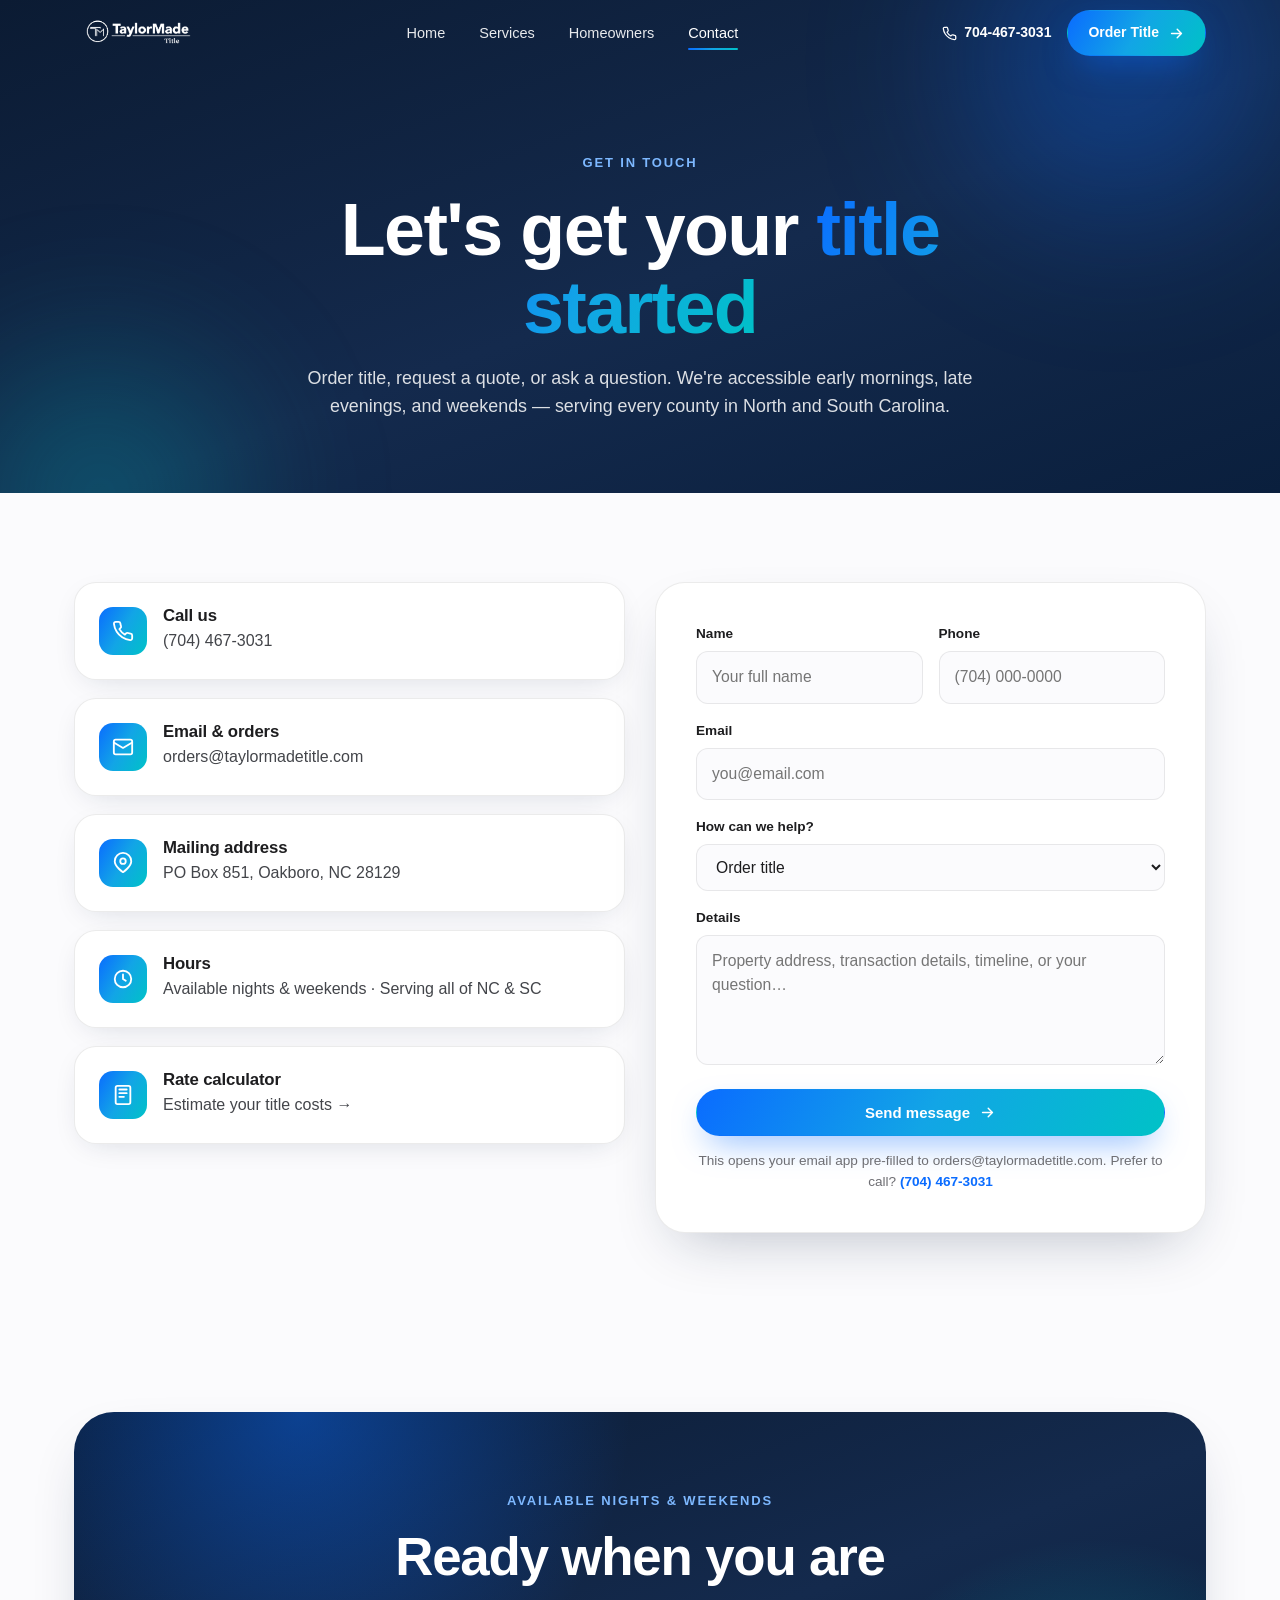
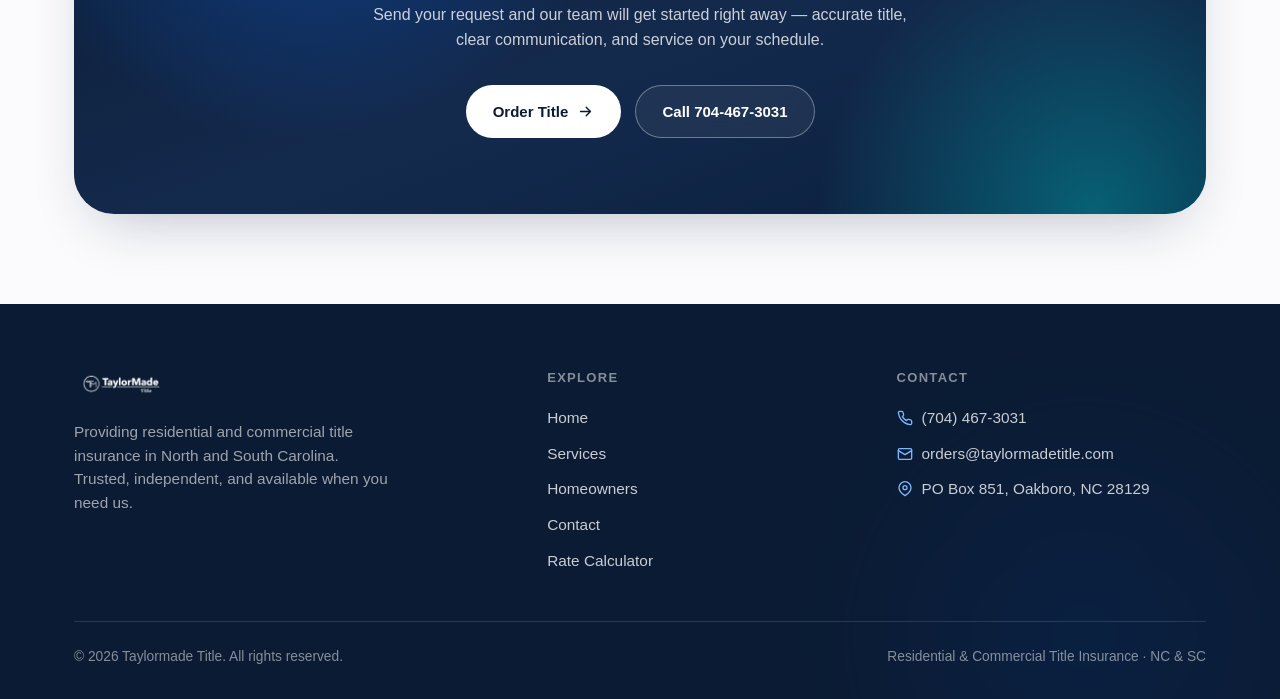
==== contact.html @ 617ab5c8 "v2: full-bleed background hero, bigger logo, Contact page, nav cleanup - Home hero rebuilt as full-b" ====
<!DOCTYPE html>
<html lang="en">
<head>
<meta charset="UTF-8" />
<meta name="viewport" content="width=device-width, initial-scale=1.0" />
<title>Contact — Taylormade Title | Order Title in NC &amp; SC</title>
<meta name="description" content="Contact Taylormade Title to order title or ask a question. Available nights and weekends across North and South Carolina. Call (704) 467-3031 or email orders@taylormadetitle.com." />
<link rel="icon" href="assets/img/logo.png" />
<link rel="stylesheet" href="assets/css/style.css" />
</head>
<body>

<!-- NAV -->
<header class="nav">
  <div class="nav__inner">
    <a href="index.html" class="nav__logo" aria-label="Taylormade Title home">
      <img class="logo-dark" src="assets/img/logo-trans.png" alt="Taylormade Title" />
      <img class="logo-light" src="assets/img/logo-white.png" alt="Taylormade Title" />
    </a>
    <nav class="nav__links">
      <a href="index.html">Home</a>
      <a href="services.html">Services</a>
      <a href="homeowners.html">Homeowners</a>
      <a href="contact.html" class="active">Contact</a>
    </nav>
    <div class="nav__cta">
      <a href="tel:7044673031" class="nav__phone">
        <svg viewBox="0 0 24 24" fill="none" stroke="currentColor" stroke-width="2" stroke-linecap="round" stroke-linejoin="round"><path d="M22 16.92v3a2 2 0 0 1-2.18 2 19.79 19.79 0 0 1-8.63-3.07 19.5 19.5 0 0 1-6-6 19.79 19.79 0 0 1-3.07-8.67A2 2 0 0 1 4.11 2h3a2 2 0 0 1 2 1.72 12.84 12.84 0 0 0 .7 2.81 2 2 0 0 1-.45 2.11L8.09 9.91a16 16 0 0 0 6 6l1.27-1.27a2 2 0 0 1 2.11-.45 12.84 12.84 0 0 0 2.81.7A2 2 0 0 1 22 16.92z"/></svg>
        704-467-3031
      </a>
      <a href="mailto:orders@taylormadetitle.com?subject=New Title Request Taylormade Title" class="btn btn--primary btn--sm">
        Order Title
        <svg viewBox="0 0 24 24" fill="none" stroke="currentColor" stroke-width="2" stroke-linecap="round" stroke-linejoin="round"><path d="M5 12h14M13 6l6 6-6 6"/></svg>
      </a>
      <button class="nav__burger" aria-label="Menu"><span></span><span></span><span></span></button>
    </div>
  </div>
</header>

<div class="mobile-menu">
  <a href="index.html">Home</a>
  <a href="services.html">Services</a>
  <a href="homeowners.html">Homeowners</a>
  <a href="contact.html">Contact</a>
  <a href="tel:7044673031">Call 704-467-3031</a>
  <a href="mailto:orders@taylormadetitle.com?subject=New Title Request Taylormade Title" class="btn btn--primary">Order Title</a>
</div>

<!-- PAGE HERO -->
<section class="subhero">
  <div class="wrap">
    <div class="section-head" data-reveal>
      <span class="eyebrow">Get in touch</span>
      <h1>Let's get your <span class="text-grad">title started</span></h1>
      <p>Order title, request a quote, or ask a question. We're accessible early mornings, late evenings, and weekends — serving every county in North and South Carolina.</p>
    </div>
  </div>
</section>

<!-- CONTACT -->
<section class="section section--tight">
  <div class="wrap">
    <div class="contact-grid">

      <!-- Left: contact cards -->
      <div class="contact-cards">
        <div class="contact-card" data-reveal>
          <div class="ci"><svg viewBox="0 0 24 24" fill="none" stroke="currentColor" stroke-width="2" stroke-linecap="round" stroke-linejoin="round"><path d="M22 16.92v3a2 2 0 0 1-2.18 2 19.79 19.79 0 0 1-8.63-3.07 19.5 19.5 0 0 1-6-6 19.79 19.79 0 0 1-3.07-8.67A2 2 0 0 1 4.11 2h3a2 2 0 0 1 2 1.72 12.84 12.84 0 0 0 .7 2.81 2 2 0 0 1-.45 2.11L8.09 9.91a16 16 0 0 0 6 6l1.27-1.27a2 2 0 0 1 2.11-.45 12.84 12.84 0 0 0 2.81.7A2 2 0 0 1 22 16.92z"/></svg></div>
          <div><h3>Call us</h3><a href="tel:7044673031">(704) 467-3031</a></div>
        </div>
        <div class="contact-card d1" data-reveal>
          <div class="ci"><svg viewBox="0 0 24 24" fill="none" stroke="currentColor" stroke-width="2" stroke-linecap="round" stroke-linejoin="round"><rect x="2" y="4" width="20" height="16" rx="2"/><path d="m22 7-10 6L2 7"/></svg></div>
          <div><h3>Email &amp; orders</h3><a href="mailto:orders@taylormadetitle.com">orders@taylormadetitle.com</a></div>
        </div>
        <div class="contact-card d2" data-reveal>
          <div class="ci"><svg viewBox="0 0 24 24" fill="none" stroke="currentColor" stroke-width="2" stroke-linecap="round" stroke-linejoin="round"><path d="M21 10c0 6-9 12-9 12s-9-6-9-12a9 9 0 0 1 18 0z"/><circle cx="12" cy="10" r="3"/></svg></div>
          <div><h3>Mailing address</h3><p>PO Box 851, Oakboro, NC 28129</p></div>
        </div>
        <div class="contact-card d3" data-reveal>
          <div class="ci"><svg viewBox="0 0 24 24" fill="none" stroke="currentColor" stroke-width="2" stroke-linecap="round" stroke-linejoin="round"><circle cx="12" cy="12" r="9"/><path d="M12 7v5l3 2"/></svg></div>
          <div><h3>Hours</h3><p>Available nights &amp; weekends · Serving all of NC &amp; SC</p></div>
        </div>
        <div class="contact-card" data-reveal>
          <div class="ci"><svg viewBox="0 0 24 24" fill="none" stroke="currentColor" stroke-width="2" stroke-linecap="round" stroke-linejoin="round"><rect x="4" y="2" width="16" height="20" rx="2"/><path d="M8 6h8M8 10h8M8 14h5"/></svg></div>
          <div><h3>Rate calculator</h3><a href="https://rates.wfgnationaltitle.com/" target="_blank" rel="noopener">Estimate your title costs →</a></div>
        </div>
      </div>

      <!-- Right: form -->
      <form class="form-card" id="contactForm" data-reveal novalidate>
        <div class="form-row">
          <div class="field">
            <label for="name">Name</label>
            <input type="text" id="name" name="name" placeholder="Your full name" required />
          </div>
          <div class="field">
            <label for="phone">Phone</label>
            <input type="tel" id="phone" name="phone" placeholder="(704) 000-0000" />
          </div>
        </div>
        <div class="field">
          <label for="email">Email</label>
          <input type="email" id="email" name="email" placeholder="you@email.com" required />
        </div>
        <div class="field">
          <label for="topic">How can we help?</label>
          <select id="topic" name="topic">
            <option>Order title</option>
            <option>Request a quote</option>
            <option>Residential / land title</option>
            <option>Commercial title</option>
            <option>Closing services</option>
            <option>General question</option>
          </select>
        </div>
        <div class="field">
          <label for="message">Details</label>
          <textarea id="message" name="message" placeholder="Property address, transaction details, timeline, or your question…"></textarea>
        </div>
        <button type="submit" class="btn btn--primary" style="width:100%;justify-content:center;">
          Send message
          <svg viewBox="0 0 24 24" fill="none" stroke="currentColor" stroke-width="2" stroke-linecap="round" stroke-linejoin="round"><path d="M5 12h14M13 6l6 6-6 6"/></svg>
        </button>
        <p id="formNote" style="font-size:.85rem;color:var(--muted);margin-top:14px;text-align:center;">This opens your email app pre-filled to orders@taylormadetitle.com. Prefer to call? <a href="tel:7044673031" style="color:var(--brand);font-weight:600;">(704) 467-3031</a></p>
      </form>

    </div>
  </div>
</section>

<!-- CTA -->
<section class="section section--tight">
  <div class="wrap">
    <div class="cta-card" data-reveal>
      <span class="eyebrow eyebrow--light">Available nights &amp; weekends</span>
      <h2>Ready when you are</h2>
      <p>Send your request and our team will get started right away — accurate title, clear communication, and service on your schedule.</p>
      <div class="cta-actions">
        <a href="mailto:orders@taylormadetitle.com?subject=New Title Request Taylormade Title" class="btn btn--light">
          Order Title
          <svg viewBox="0 0 24 24" fill="none" stroke="currentColor" stroke-width="2" stroke-linecap="round" stroke-linejoin="round"><path d="M5 12h14M13 6l6 6-6 6"/></svg>
        </a>
        <a href="tel:7044673031" class="btn btn--outline-light">Call 704-467-3031</a>
      </div>
    </div>
  </div>
</section>

<!-- FOOTER -->
<footer class="footer">
  <div class="blob blob--a" style="bottom:-50%;right:-5%;opacity:.18;"></div>
  <div class="wrap">
    <div class="footer__grid">
      <div>
        <div class="footer__logo"><img src="assets/img/logo-white.png" alt="Taylormade Title" /></div>
        <p>Providing residential and commercial title insurance in North and South Carolina. Trusted, independent, and available when you need us.</p>
      </div>
      <div>
        <h4>Explore</h4>
        <div class="footer__links">
          <a href="index.html">Home</a>
          <a href="services.html">Services</a>
          <a href="homeowners.html">Homeowners</a>
          <a href="contact.html">Contact</a>
          <a href="https://rates.wfgnationaltitle.com/" target="_blank" rel="noopener">Rate Calculator</a>
        </div>
      </div>
      <div>
        <h4>Contact</h4>
        <div class="footer__contact">
          <a href="tel:7044673031"><svg viewBox="0 0 24 24" fill="none" stroke="currentColor" stroke-width="2" stroke-linecap="round" stroke-linejoin="round"><path d="M22 16.92v3a2 2 0 0 1-2.18 2 19.79 19.79 0 0 1-8.63-3.07 19.5 19.5 0 0 1-6-6 19.79 19.79 0 0 1-3.07-8.67A2 2 0 0 1 4.11 2h3a2 2 0 0 1 2 1.72 12.84 12.84 0 0 0 .7 2.81 2 2 0 0 1-.45 2.11L8.09 9.91a16 16 0 0 0 6 6l1.27-1.27a2 2 0 0 1 2.11-.45 12.84 12.84 0 0 0 2.81.7A2 2 0 0 1 22 16.92z"/></svg>(704) 467-3031</a>
          <a href="mailto:orders@taylormadetitle.com"><svg viewBox="0 0 24 24" fill="none" stroke="currentColor" stroke-width="2" stroke-linecap="round" stroke-linejoin="round"><rect x="2" y="4" width="20" height="16" rx="2"/><path d="m22 7-10 6L2 7"/></svg>orders@taylormadetitle.com</a>
          <span><svg viewBox="0 0 24 24" fill="none" stroke="currentColor" stroke-width="2" stroke-linecap="round" stroke-linejoin="round"><path d="M21 10c0 6-9 12-9 12s-9-6-9-12a9 9 0 0 1 18 0z"/><circle cx="12" cy="10" r="3"/></svg>PO Box 851, Oakboro, NC 28129</span>
        </div>
      </div>
    </div>
    <div class="footer__bottom">
      <span>© <span id="year">2026</span> Taylormade Title. All rights reserved.</span>
      <span>Residential &amp; Commercial Title Insurance · NC &amp; SC</span>
    </div>
  </div>
</footer>

<script src="assets/js/main.js"></script>
</body>
</html>
---- assets/css/style.css ----
/* =========================================================
   Taylormade Title — Design System
   Apple-inspired · floating glass cards · soft motion
   ========================================================= */

:root {
  /* Palette */
  --ink:        #1d1d1f;
  --ink-soft:   #43454a;
  --muted:      #6e6e73;
  --line:       rgba(0, 0, 0, 0.08);
  --bg:         #fbfbfd;
  --bg-2:       #f2f4f8;
  --white:      #ffffff;

  --brand:      #0a6cff;
  --brand-2:    #00b3c8;
  --brand-deep: #063a8c;
  --navy:       #0b1b33;

  --grad-brand: linear-gradient(120deg, #0a6cff 0%, #12a5e6 50%, #00c2c7 100%);
  --grad-ink:   linear-gradient(160deg, #0b1b33 0%, #142a4d 55%, #0a1f3d 100%);

  /* Glass */
  --glass-bg:     rgba(255, 255, 255, 0.65);
  --glass-brd:    rgba(255, 255, 255, 0.7);
  --glass-shadow: 0 20px 50px -20px rgba(16, 32, 64, 0.28);

  /* Radius & motion */
  --r-sm: 14px;
  --r:    22px;
  --r-lg: 30px;
  --r-xl: 40px;
  --ease: cubic-bezier(0.22, 1, 0.36, 1);
  --shadow-card: 0 24px 60px -24px rgba(16, 32, 64, 0.30);
  --shadow-soft: 0 8px 30px -12px rgba(16, 32, 64, 0.18);

  --maxw: 1180px;
  --nav-h: 66px;
}

/* ---------- Reset ---------- */
* { margin: 0; padding: 0; box-sizing: border-box; }
html { scroll-behavior: smooth; -webkit-text-size-adjust: 100%; }
body {
  font-family: -apple-system, BlinkMacSystemFont, "SF Pro Display", "Segoe UI",
               Roboto, Helvetica, Arial, sans-serif;
  color: var(--ink);
  background: var(--bg);
  line-height: 1.55;
  -webkit-font-smoothing: antialiased;
  text-rendering: optimizeLegibility;
  overflow-x: hidden;
}
img { display: block; max-width: 100%; }
a { color: inherit; text-decoration: none; }
button { font-family: inherit; cursor: pointer; }

/* ---------- Layout ---------- */
.wrap { width: 100%; max-width: var(--maxw); margin: 0 auto; padding: 0 24px; }
.section { position: relative; padding: clamp(70px, 10vw, 130px) 0; }
.section--tight { padding: clamp(48px, 7vw, 90px) 0; }

.eyebrow {
  display: inline-block;
  font-size: 13px; font-weight: 600; letter-spacing: 0.14em;
  text-transform: uppercase;
  color: var(--brand);
  margin-bottom: 18px;
}
.eyebrow--light { color: #7db8ff; }

h1, h2, h3 { letter-spacing: -0.022em; line-height: 1.06; font-weight: 700; }
h1 { font-size: clamp(2.5rem, 6vw, 4.6rem); }
h2 { font-size: clamp(2rem, 4.4vw, 3.3rem); }
h3 { font-size: clamp(1.25rem, 2.2vw, 1.6rem); letter-spacing: -0.01em; }
p  { color: var(--ink-soft); font-size: clamp(1rem, 1.2vw, 1.12rem); }

.lead { font-size: clamp(1.1rem, 1.5vw, 1.3rem); color: var(--ink-soft); }
.section-head { max-width: 720px; margin: 0 auto clamp(40px, 6vw, 68px); text-align: center; }
.section-head p { margin-top: 18px; font-size: clamp(1.05rem, 1.4vw, 1.22rem); }
.text-grad {
  background: var(--grad-brand);
  -webkit-background-clip: text; background-clip: text;
  -webkit-text-fill-color: transparent; color: transparent;
}

/* ---------- Buttons ---------- */
.btn {
  display: inline-flex; align-items: center; gap: 9px;
  padding: 14px 26px; border-radius: 999px;
  font-size: 15px; font-weight: 600; border: 1px solid transparent;
  transition: transform .35s var(--ease), box-shadow .35s var(--ease),
              background .3s var(--ease), color .3s var(--ease);
  white-space: nowrap;
}
.btn svg { width: 17px; height: 17px; transition: transform .35s var(--ease); }
.btn:hover svg { transform: translateX(3px); }
.btn--primary {
  color: #fff; background: var(--grad-brand);
  box-shadow: 0 14px 34px -12px rgba(10, 108, 255, 0.6);
}
.btn--primary:hover { transform: translateY(-3px); box-shadow: 0 22px 44px -14px rgba(10, 108, 255, 0.7); }
.btn--ghost { color: var(--ink); background: rgba(255,255,255,0.6); border-color: var(--line); backdrop-filter: blur(8px); }
.btn--ghost:hover { transform: translateY(-3px); box-shadow: var(--shadow-soft); }
.btn--light { color: var(--navy); background: #fff; }
.btn--light:hover { transform: translateY(-3px); box-shadow: 0 20px 40px -14px rgba(0,0,0,0.4); }
.btn--outline-light { color: #fff; border-color: rgba(255,255,255,0.35); background: rgba(255,255,255,0.06); backdrop-filter: blur(8px); }
.btn--outline-light:hover { transform: translateY(-3px); background: rgba(255,255,255,0.14); }
.btn--sm { padding: 11px 20px; font-size: 14px; }

/* ---------- Navbar ---------- */
.nav {
  position: fixed; top: 0; left: 0; right: 0; z-index: 100;
  height: var(--nav-h);
  display: flex; align-items: center;
  transition: background .4s var(--ease), box-shadow .4s var(--ease), backdrop-filter .4s var(--ease);
}
.nav__inner {
  width: 100%; max-width: var(--maxw); margin: 0 auto; padding: 0 24px;
  display: flex; align-items: center; justify-content: space-between; gap: 18px;
}
.nav.scrolled {
  background: rgba(251, 251, 253, 0.78);
  backdrop-filter: saturate(180%) blur(20px);
  -webkit-backdrop-filter: saturate(180%) blur(20px);
  box-shadow: 0 1px 0 rgba(0,0,0,0.06);
}
.nav__logo { display: flex; align-items: center; }
.nav__logo img { height: 46px; width: auto; }
.nav__logo .logo-light { display: none; }
.nav__links { display: flex; align-items: center; gap: 34px; }
.nav__links a {
  font-size: 14.5px; font-weight: 500; color: var(--ink-soft);
  position: relative; transition: color .25s var(--ease);
}
.nav__links a::after {
  content: ""; position: absolute; left: 0; bottom: -6px; height: 2px; width: 0;
  background: var(--grad-brand); border-radius: 2px; transition: width .3s var(--ease);
}
.nav__links a:hover, .nav__links a.active { color: var(--ink); }
.nav__links a:hover::after, .nav__links a.active::after { width: 100%; }
.nav__cta { display: flex; align-items: center; gap: 16px; }
.nav__phone { display: inline-flex; align-items: center; gap: 7px; font-size: 14px; font-weight: 600; color: var(--ink); }
.nav__phone svg { width: 15px; height: 15px; color: var(--brand); }
.nav__burger {
  display: none; width: 42px; height: 42px; border-radius: 12px;
  background: rgba(255,255,255,0.6); border: 1px solid var(--line);
  flex-direction: column; align-items: center; justify-content: center; gap: 5px;
}
.nav__burger span { width: 18px; height: 2px; background: var(--ink); border-radius: 2px; transition: .3s var(--ease); }
.nav.open .nav__burger span:nth-child(1) { transform: translateY(7px) rotate(45deg); }
.nav.open .nav__burger span:nth-child(2) { opacity: 0; }
.nav.open .nav__burger span:nth-child(3) { transform: translateY(-7px) rotate(-45deg); }

/* Mobile menu */
.mobile-menu {
  position: fixed; inset: var(--nav-h) 0 auto 0; z-index: 99;
  background: rgba(251,251,253,0.96); backdrop-filter: blur(24px);
  padding: 24px; display: flex; flex-direction: column; gap: 4px;
  transform: translateY(-140%); transition: transform .5s var(--ease);
  box-shadow: var(--shadow-soft); border-bottom: 1px solid var(--line);
}
.mobile-menu.open { transform: translateY(0); }
.mobile-menu a { padding: 14px 8px; font-size: 18px; font-weight: 500; border-bottom: 1px solid var(--line); }
.mobile-menu .btn { margin-top: 16px; justify-content: center; }

/* ---------- Backdrop blobs ---------- */
.blob { position: absolute; border-radius: 50%; filter: blur(70px); opacity: 0.5; z-index: 0; pointer-events: none; }
.blob--a { width: 520px; height: 520px; background: radial-gradient(circle, rgba(10,108,255,0.5), transparent 70%); }
.blob--b { width: 460px; height: 460px; background: radial-gradient(circle, rgba(0,194,199,0.42), transparent 70%); }
.blob--c { width: 400px; height: 400px; background: radial-gradient(circle, rgba(125,184,255,0.4), transparent 70%); }

/* ---------- HERO ---------- */
.hero { position: relative; padding-top: calc(var(--nav-h) + clamp(48px, 8vw, 96px)); padding-bottom: clamp(60px, 9vw, 110px); overflow: hidden; }
.hero__grid { display: grid; grid-template-columns: 1.05fr 0.95fr; gap: clamp(32px, 5vw, 70px); align-items: center; position: relative; z-index: 2; }
.hero__badge {
  display: inline-flex; align-items: center; gap: 8px; padding: 8px 15px; margin-bottom: 26px;
  background: rgba(255,255,255,0.7); border: 1px solid var(--glass-brd); border-radius: 999px;
  font-size: 13px; font-weight: 600; color: var(--ink-soft); box-shadow: var(--shadow-soft);
  backdrop-filter: blur(10px);
}
.hero__badge .dot { width: 8px; height: 8px; border-radius: 50%; background: #2ec36b; box-shadow: 0 0 0 4px rgba(46,195,107,0.2); }
.hero h1 { margin-bottom: 22px; }
.hero__sub { font-size: clamp(1.08rem, 1.5vw, 1.28rem); color: var(--ink-soft); max-width: 540px; margin-bottom: 34px; }
.hero__actions { display: flex; flex-wrap: wrap; gap: 14px; align-items: center; }
.hero__meta { margin-top: 34px; display: flex; gap: 30px; flex-wrap: wrap; }
.hero__meta .stat b { display: block; font-size: 1.9rem; font-weight: 700; letter-spacing: -0.02em; }
.hero__meta .stat span { font-size: 13.5px; color: var(--muted); }

/* Hero visual — floating stacked cards */
.hero__visual { position: relative; height: clamp(360px, 42vw, 520px); }
.hero__img-card {
  position: absolute; inset: 6% 0 6% 4%; border-radius: var(--r-xl); overflow: hidden;
  box-shadow: var(--shadow-card); border: 1px solid rgba(255,255,255,0.6);
  will-change: transform;
}
.hero__img-card img { width: 100%; height: 100%; object-fit: cover; }
.float-card {
  position: absolute; background: var(--glass-bg); backdrop-filter: blur(18px) saturate(160%);
  -webkit-backdrop-filter: blur(18px) saturate(160%);
  border: 1px solid var(--glass-brd); border-radius: var(--r);
  box-shadow: var(--glass-shadow); padding: 16px 18px; z-index: 3; will-change: transform;
}
.float-card .fc-title { font-size: 13px; font-weight: 700; color: var(--ink); }
.float-card .fc-sub { font-size: 12px; color: var(--muted); }
.float-card .fc-ico {
  width: 38px; height: 38px; border-radius: 12px; display: grid; place-items: center;
  background: var(--grad-brand); color: #fff; margin-bottom: 10px;
}
.float-card .fc-ico svg { width: 20px; height: 20px; }
.fc-1 { top: 6%; left: -6%; }
.fc-2 { bottom: 8%; right: -5%; }
.fc-3 { bottom: 32%; left: -9%; display: flex; align-items: center; gap: 10px; padding: 12px 16px; }
.fc-3 .pulse { width: 34px; height: 34px; border-radius: 50%; background: rgba(46,195,107,0.15); display: grid; place-items: center; }
.fc-3 .pulse i { width: 10px; height: 10px; border-radius: 50%; background: #2ec36b; }

@media (hover: hover) {
  .hero:hover .fc-1 { transform: translateY(-8px); }
  .hero:hover .fc-2 { transform: translateY(8px); }
}

/* Floating animation */
@keyframes floaty { 0%,100% { transform: translateY(0); } 50% { transform: translateY(-12px); } }
.anim-float { animation: floaty 6s ease-in-out infinite; }
.anim-float.delay { animation-delay: -3s; }

/* ---------- Card grids ---------- */
.grid { display: grid; gap: 22px; }
.grid-2 { grid-template-columns: repeat(2, 1fr); }
.grid-3 { grid-template-columns: repeat(3, 1fr); }
.grid-4 { grid-template-columns: repeat(4, 1fr); }

.card {
  position: relative; background: var(--white); border: 1px solid var(--line);
  border-radius: var(--r-lg); padding: 32px; box-shadow: var(--shadow-soft);
  transition: transform .5s var(--ease), box-shadow .5s var(--ease), border-color .5s var(--ease);
  overflow: hidden; z-index: 1;
}
.card::before {
  content: ""; position: absolute; inset: 0; border-radius: inherit; padding: 1px;
  background: var(--grad-brand); -webkit-mask: linear-gradient(#fff 0 0) content-box, linear-gradient(#fff 0 0);
  -webkit-mask-composite: xor; mask-composite: exclude; opacity: 0; transition: opacity .5s var(--ease);
}
.card:hover { transform: translateY(-8px); box-shadow: var(--shadow-card); }
.card:hover::before { opacity: 1; }
.card__ico {
  width: 54px; height: 54px; border-radius: 16px; display: grid; place-items: center;
  background: linear-gradient(135deg, rgba(10,108,255,0.12), rgba(0,194,199,0.12));
  color: var(--brand); margin-bottom: 22px;
}
.card__ico svg { width: 26px; height: 26px; }
.card h3 { margin-bottom: 10px; }
.card p { font-size: 1rem; }

/* Feature (why-choose) chips */
.feature {
  display: flex; align-items: flex-start; gap: 14px; padding: 20px 22px;
  background: var(--white); border: 1px solid var(--line); border-radius: var(--r);
  box-shadow: var(--shadow-soft); transition: transform .45s var(--ease), box-shadow .45s var(--ease);
}
.feature:hover { transform: translateY(-6px); box-shadow: var(--shadow-card); }
.feature__ico {
  flex: 0 0 auto; width: 40px; height: 40px; border-radius: 12px; display: grid; place-items: center;
  background: var(--grad-brand); color: #fff;
}
.feature__ico svg { width: 21px; height: 21px; }
.feature b { font-size: 1.02rem; font-weight: 650; display: block; }
.feature span { font-size: 0.92rem; color: var(--muted); }

/* ---------- Split / alternating media ---------- */
.split { display: grid; grid-template-columns: 1fr 1fr; gap: clamp(34px, 5vw, 72px); align-items: center; }
.split--rev .split__media { order: 2; }
.split__media {
  position: relative; border-radius: var(--r-xl); overflow: hidden; box-shadow: var(--shadow-card);
  border: 1px solid rgba(255,255,255,0.6); aspect-ratio: 4/3;
}
.split__media img { width: 100%; height: 100%; object-fit: cover; transition: transform 1.1s var(--ease); }
.split__media:hover img { transform: scale(1.05); }
.split__body h2 { margin-bottom: 20px; }
.split__body p { margin-bottom: 16px; }
.badge-pill {
  position: absolute; bottom: 18px; left: 18px; padding: 10px 16px; border-radius: 999px;
  background: rgba(255,255,255,0.8); backdrop-filter: blur(12px); border: 1px solid var(--glass-brd);
  font-size: 13px; font-weight: 700; color: var(--navy); box-shadow: var(--shadow-soft);
}

/* Check list */
.checklist { list-style: none; display: grid; gap: 14px; margin-top: 8px; }
.checklist li { display: flex; align-items: flex-start; gap: 12px; font-size: 1.04rem; color: var(--ink-soft); }
.checklist li svg { flex: 0 0 auto; width: 22px; height: 22px; color: var(--brand); margin-top: 2px; }
.checklist--tight li { font-size: 1rem; }

/* ---------- Dark band / CTA ---------- */
.band { position: relative; overflow: hidden; background: var(--grad-ink); color: #fff; }
.band .eyebrow { color: #7db8ff; }
.band h2 { color: #fff; }
.band p { color: rgba(255,255,255,0.72); }
.band .wrap { position: relative; z-index: 2; }

.cta-card {
  position: relative; overflow: hidden; border-radius: var(--r-xl); padding: clamp(40px, 6vw, 76px);
  background: var(--grad-ink); color: #fff; text-align: center; box-shadow: var(--shadow-card);
}
.cta-card::after {
  content: ""; position: absolute; inset: 0; z-index: 0;
  background: radial-gradient(600px circle at 20% 0%, rgba(10,108,255,0.45), transparent 55%),
              radial-gradient(500px circle at 90% 100%, rgba(0,194,199,0.4), transparent 55%);
}
.cta-card > * { position: relative; z-index: 1; }
.cta-card h2 { color: #fff; margin-bottom: 18px; }
.cta-card p { color: rgba(255,255,255,0.78); max-width: 560px; margin: 0 auto 32px; }
.cta-actions { display: flex; gap: 14px; justify-content: center; flex-wrap: wrap; }

/* Partner / WFG */
.partner { text-align: center; }
.partner__logo {
  max-width: 300px; margin: 26px auto 0; padding: 26px 34px; background: #fff;
  border-radius: var(--r); border: 1px solid var(--line); box-shadow: var(--shadow-soft);
}
.partner__logo img { width: 100%; height: auto; }

/* Stat row */
.stats { display: grid; grid-template-columns: repeat(4, 1fr); gap: 22px; }
.stat-card {
  text-align: center; padding: 30px 20px; border-radius: var(--r-lg);
  background: var(--white); border: 1px solid var(--line); box-shadow: var(--shadow-soft);
  transition: transform .45s var(--ease), box-shadow .45s var(--ease);
}
.stat-card:hover { transform: translateY(-6px); box-shadow: var(--shadow-card); }
.stat-card b { font-size: clamp(2rem, 3.4vw, 2.8rem); font-weight: 700; letter-spacing: -0.03em; display: block; }
.stat-card b .text-grad { display: inline; }
.stat-card span { font-size: 14px; color: var(--muted); font-weight: 500; }

/* Accordion (FAQ / coverage) */
.accordion { max-width: 860px; margin: 0 auto; display: grid; gap: 14px; }
.acc {
  background: var(--white); border: 1px solid var(--line); border-radius: var(--r);
  box-shadow: var(--shadow-soft); overflow: hidden; transition: box-shadow .4s var(--ease);
}
.acc:hover { box-shadow: var(--shadow-card); }
.acc__q {
  width: 100%; text-align: left; padding: 22px 26px; display: flex; align-items: center;
  justify-content: space-between; gap: 18px; background: none; border: none;
  font-size: clamp(1.02rem, 1.5vw, 1.18rem); font-weight: 650; color: var(--ink);
}
.acc__q .ico { flex: 0 0 auto; width: 28px; height: 28px; border-radius: 50%; display: grid; place-items: center; background: var(--bg-2); transition: transform .4s var(--ease), background .3s; }
.acc__q .ico svg { width: 16px; height: 16px; color: var(--brand); }
.acc.open .acc__q .ico { transform: rotate(45deg); background: var(--grad-brand); }
.acc.open .acc__q .ico svg { color: #fff; }
.acc__a { max-height: 0; overflow: hidden; transition: max-height .5s var(--ease); }
.acc__a-inner { padding: 0 26px 24px; }
.acc__a-inner p { margin-bottom: 12px; }
.acc__a-inner p:last-child { margin-bottom: 0; }

/* Two-column coverage cards */
.cover-2 { display: grid; grid-template-columns: 1fr 1fr; gap: 22px; }
.cover-card { padding: 34px; border-radius: var(--r-lg); box-shadow: var(--shadow-soft); border: 1px solid var(--line); }
.cover-card--yes { background: linear-gradient(180deg, #ffffff, #f3f9ff); }
.cover-card--no  { background: linear-gradient(180deg, #ffffff, #fff5f3); }
.cover-card h3 { margin-bottom: 20px; display: flex; align-items: center; gap: 12px; }
.cover-card h3 .tag { width: 30px; height: 30px; border-radius: 9px; display: grid; place-items: center; color: #fff; }
.cover-card--yes .tag { background: #23b26a; }
.cover-card--no  .tag { background: #e06a4f; }
.cover-list { list-style: none; display: grid; gap: 11px; }
.cover-list li { display: flex; align-items: flex-start; gap: 11px; font-size: 0.98rem; color: var(--ink-soft); }
.cover-list li svg { flex: 0 0 auto; width: 19px; height: 19px; margin-top: 3px; }
.cover-card--yes li svg { color: #23b26a; }
.cover-card--no  li svg { color: #e06a4f; }

/* ---------- Footer ---------- */
.footer { background: var(--navy); color: rgba(255,255,255,0.72); padding: 64px 0 32px; position: relative; overflow: hidden; }
.footer__grid { display: grid; grid-template-columns: 1.4fr 1fr 1fr; gap: 40px; position: relative; z-index: 2; }
.footer__logo img { height: 34px; margin-bottom: 18px; }
.footer p { color: rgba(255,255,255,0.6); font-size: 0.96rem; max-width: 320px; }
.footer h4 { font-size: 13px; letter-spacing: 0.1em; text-transform: uppercase; color: rgba(255,255,255,0.5); margin-bottom: 18px; font-weight: 600; }
.footer__links { display: grid; gap: 12px; }
.footer__links a, .footer__contact a, .footer__contact span { color: rgba(255,255,255,0.78); font-size: 0.96rem; transition: color .25s; display: inline-flex; align-items: center; gap: 9px; }
.footer__links a:hover, .footer__contact a:hover { color: #fff; }
.footer__contact { display: grid; gap: 12px; }
.footer__contact svg { width: 16px; height: 16px; color: #7db8ff; flex: 0 0 auto; }
.footer__bottom {
  margin-top: 48px; padding-top: 24px; border-top: 1px solid rgba(255,255,255,0.12);
  display: flex; justify-content: space-between; gap: 16px; flex-wrap: wrap;
  font-size: 0.86rem; color: rgba(255,255,255,0.5); position: relative; z-index: 2;
}

/* ---------- Scroll reveal ---------- */
[data-reveal] { opacity: 0; transform: translateY(28px); transition: opacity .8s var(--ease), transform .8s var(--ease); }
[data-reveal].in { opacity: 1; transform: none; }
[data-reveal].d1 { transition-delay: .08s; }
[data-reveal].d2 { transition-delay: .16s; }
[data-reveal].d3 { transition-delay: .24s; }
[data-reveal].d4 { transition-delay: .32s; }
@media (prefers-reduced-motion: reduce) {
  [data-reveal] { opacity: 1 !important; transform: none !important; }
  .anim-float { animation: none; }
  html { scroll-behavior: auto; }
}

/* ---------- Responsive ---------- */
@media (max-width: 980px) {
  .hero__grid { grid-template-columns: 1fr; }
  .hero__visual { height: clamp(320px, 70vw, 460px); margin-top: 20px; }
  .split, .split--rev .split__media { grid-template-columns: 1fr; order: unset; }
  .split--rev .split__body { order: 2; }
  .grid-3, .grid-4 { grid-template-columns: repeat(2, 1fr); }
  .stats { grid-template-columns: repeat(2, 1fr); }
  .footer__grid { grid-template-columns: 1fr 1fr; }
}
@media (max-width: 720px) {
  .nav__links, .nav__phone { display: none; }
  .nav__burger { display: flex; }
  .grid-2, .grid-3, .grid-4, .cover-2 { grid-template-columns: 1fr; }
  .fc-1, .fc-3 { left: 2%; }
  .fc-2 { right: 2%; }
  .footer__grid { grid-template-columns: 1fr; }
  .hero__meta { gap: 22px; }
}

/* =========================================================
   v2 — background hero, transparent nav, subhero, contact
   ========================================================= */

/* Transparent nav over dark hero (top of every page) */
.nav:not(.scrolled) { background: transparent; box-shadow: none; }
.nav:not(.scrolled) .nav__links a { color: rgba(255,255,255,.9); }
.nav:not(.scrolled) .nav__links a:hover,
.nav:not(.scrolled) .nav__links a.active { color: #fff; }
.nav:not(.scrolled) .nav__phone { color: #fff; }
.nav:not(.scrolled) .nav__phone svg { color: #fff; }
.nav:not(.scrolled) .logo-dark { display: none; }
.nav:not(.scrolled) .logo-light { display: block; }
.nav:not(.scrolled) .nav__burger { background: rgba(255,255,255,.15); border-color: rgba(255,255,255,.4); }
.nav:not(.scrolled) .nav__burger span { background: #fff; }
.nav.scrolled .logo-light { display: none; }
.nav.scrolled .logo-dark { display: block; }

/* Home full-bleed background hero */
.hero--home { min-height: 92svh; display: flex; align-items: center; color: #fff;
  padding-top: var(--nav-h); padding-bottom: clamp(120px, 15vh, 190px); }
.hero--home .hero__bg { position: absolute; inset: 0; z-index: 0; }
.hero--home .hero__bg img { width: 100%; height: 100%; object-fit: cover; }
.hero--home .hero__bg::after { content: ""; position: absolute; inset: 0;
  background:
    linear-gradient(180deg, rgba(8,20,40,.34) 0%, rgba(8,20,40,.12) 40%, rgba(8,20,40,.66) 100%),
    linear-gradient(100deg, rgba(8,20,40,.74) 0%, rgba(8,20,40,.28) 48%, rgba(8,20,40,0) 68%); }
.hero--home .wrap { position: relative; z-index: 2; }
.hero--home .hero__content { max-width: 720px; }
.hero--home h1 { color: #fff; margin: 18px 0 22px; text-wrap: balance; }
.hero--home .hero__sub { color: rgba(255,255,255,.92); max-width: 600px; margin-bottom: 30px; }
.hero--home .hero__badge { background: rgba(255,255,255,.14); border-color: rgba(255,255,255,.3); color: #fff; }
.hero--home .btn--ghost { color: #fff; border-color: rgba(255,255,255,.4); background: rgba(255,255,255,.08); }
.hero--home .btn--ghost:hover { background: rgba(255,255,255,.18); }
.hero-badges { display: flex; flex-wrap: wrap; gap: 24px; margin-top: 32px; }
.hero-badges span { display: inline-flex; align-items: center; gap: 9px; font-size: .95rem; color: rgba(255,255,255,.92); font-weight: 500; }
.hero-badges svg { width: 20px; height: 20px; color: var(--brand-2); flex: none; }
.hero__scroll { position: absolute; left: 50%; bottom: 22px; transform: translateX(-50%); z-index: 2;
  display: flex; flex-direction: column; align-items: center; gap: 8px;
  color: rgba(255,255,255,.7); font-size: .72rem; letter-spacing: .14em; text-transform: uppercase; }
.hero__scroll .mouse { width: 22px; height: 34px; border: 2px solid rgba(255,255,255,.5); border-radius: 12px; position: relative; }
.hero__scroll .mouse::after { content: ""; position: absolute; top: 6px; left: 50%; transform: translateX(-50%);
  width: 3px; height: 6px; background: #fff; border-radius: 2px; animation: scrolldot 1.8s var(--ease) infinite; }
@keyframes scrolldot { 0% { opacity: 0; transform: translate(-50%, 0); } 40% { opacity: 1; } 80% { opacity: 0; transform: translate(-50%, 10px); } 100% { opacity: 0; } }

/* Floating stats card overlapping hero */
.stats-float { position: relative; z-index: 5; margin-top: -58px; padding-top: 0; }
@media (max-width: 720px){ .stats-float { margin-top: -30px; } }

/* Dark subhero for interior pages */
.subhero { padding-top: calc(var(--nav-h) + clamp(48px, 7vw, 84px)); padding-bottom: clamp(40px, 6vw, 72px);
  background: var(--grad-ink); color: #fff; position: relative; overflow: hidden; }
.subhero::before { content: ""; position: absolute; width: 460px; height: 460px; border-radius: 50%;
  background: radial-gradient(circle, rgba(10,108,255,.4), transparent 70%); filter: blur(60px); top: -170px; right: -70px; }
.subhero::after { content: ""; position: absolute; width: 420px; height: 420px; border-radius: 50%;
  background: radial-gradient(circle, rgba(0,194,199,.32), transparent 70%); filter: blur(60px); bottom: -210px; left: -110px; }
.subhero .wrap { position: relative; z-index: 2; }
.subhero .section-head { margin-bottom: 0; }
.subhero .eyebrow { color: #7db8ff; }
.subhero h1 { color: #fff; }
.subhero p { color: rgba(255,255,255,.85); }

/* Expanded coverage callout */
.callout { display: flex; gap: 22px; align-items: center; justify-content: space-between; flex-wrap: wrap;
  padding: 30px 34px; border-radius: var(--r-lg);
  background: linear-gradient(120deg, rgba(10,108,255,.09), rgba(0,194,199,.09)); border: 1px solid var(--line); box-shadow: var(--shadow-soft); }
.callout__t h3 { margin-bottom: 8px; }
.callout__t p { font-size: 1rem; max-width: 640px; margin: 0; }
.callout .btn { flex: none; }

/* Contact page */
.contact-grid { display: grid; grid-template-columns: 1fr 1fr; gap: 30px; align-items: start; }
.contact-cards { display: grid; gap: 18px; }
.contact-card { display: flex; gap: 16px; align-items: flex-start; padding: 24px;
  background: var(--white); border: 1px solid var(--line); border-radius: var(--r); box-shadow: var(--shadow-soft);
  transition: transform .4s var(--ease), box-shadow .4s var(--ease); }
.contact-card:hover { transform: translateY(-5px); box-shadow: var(--shadow-card); }
.contact-card .ci { flex: 0 0 auto; width: 48px; height: 48px; border-radius: 14px; display: grid; place-items: center; background: var(--grad-brand); color: #fff; }
.contact-card .ci svg { width: 22px; height: 22px; }
.contact-card h3 { font-size: 1.05rem; margin-bottom: 4px; }
.contact-card a, .contact-card p { color: var(--ink-soft); font-size: 1rem; }
.contact-card a:hover { color: var(--brand); }
.form-card { padding: clamp(26px, 4vw, 40px); background: var(--white); border: 1px solid var(--line); border-radius: var(--r-lg); box-shadow: var(--shadow-card); }
.form-row { display: grid; grid-template-columns: 1fr 1fr; gap: 16px; }
.field { margin-bottom: 16px; }
.field label { display: block; font-size: .85rem; font-weight: 600; color: var(--ink); margin-bottom: 7px; }
.field input, .field textarea, .field select { width: 100%; padding: 13px 15px; border: 1px solid var(--line); border-radius: 12px;
  font: inherit; font-size: .98rem; color: var(--ink); background: var(--bg); transition: border-color .25s var(--ease), box-shadow .25s var(--ease); }
.field input:focus, .field textarea:focus, .field select:focus { outline: none; border-color: var(--brand); box-shadow: 0 0 0 3px rgba(10,108,255,.15); background: #fff; }
.field textarea { resize: vertical; min-height: 130px; }
@media (max-width: 820px){ .contact-grid { grid-template-columns: 1fr; } .form-row { grid-template-columns: 1fr; } }
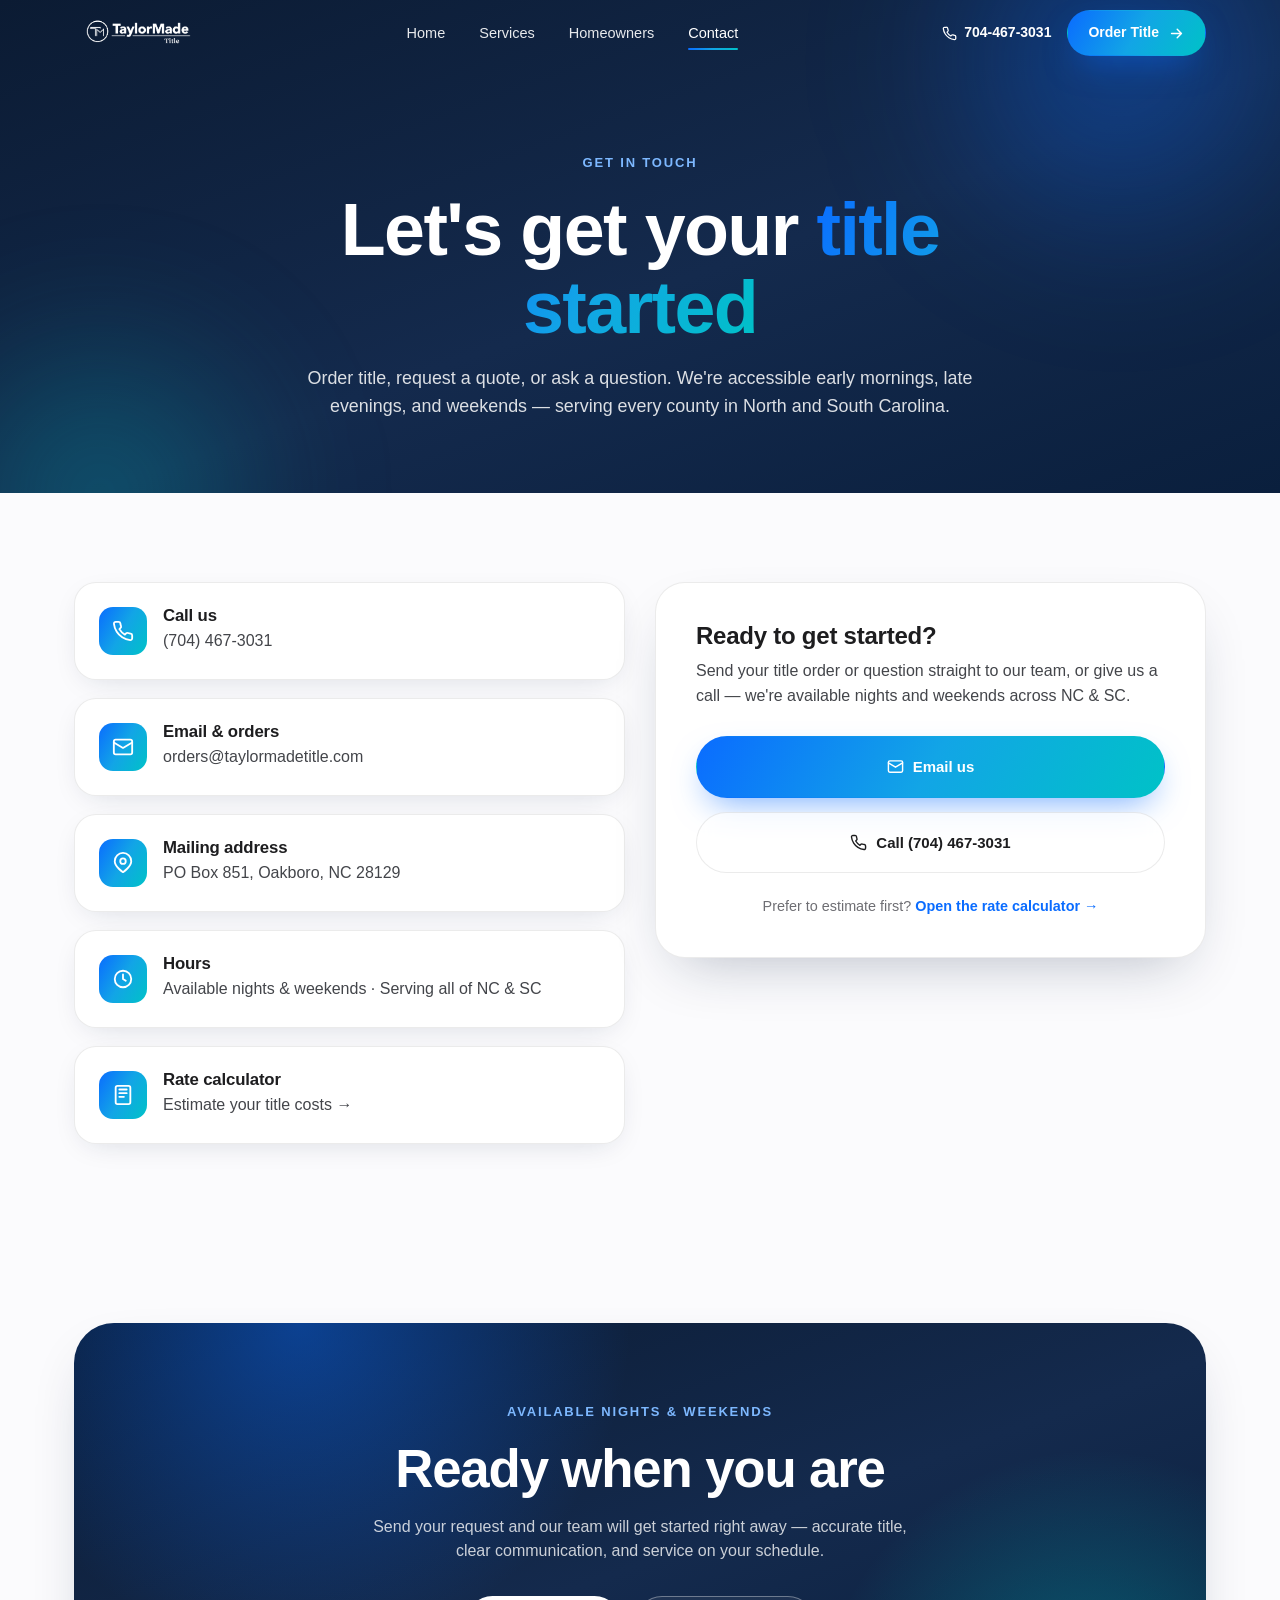
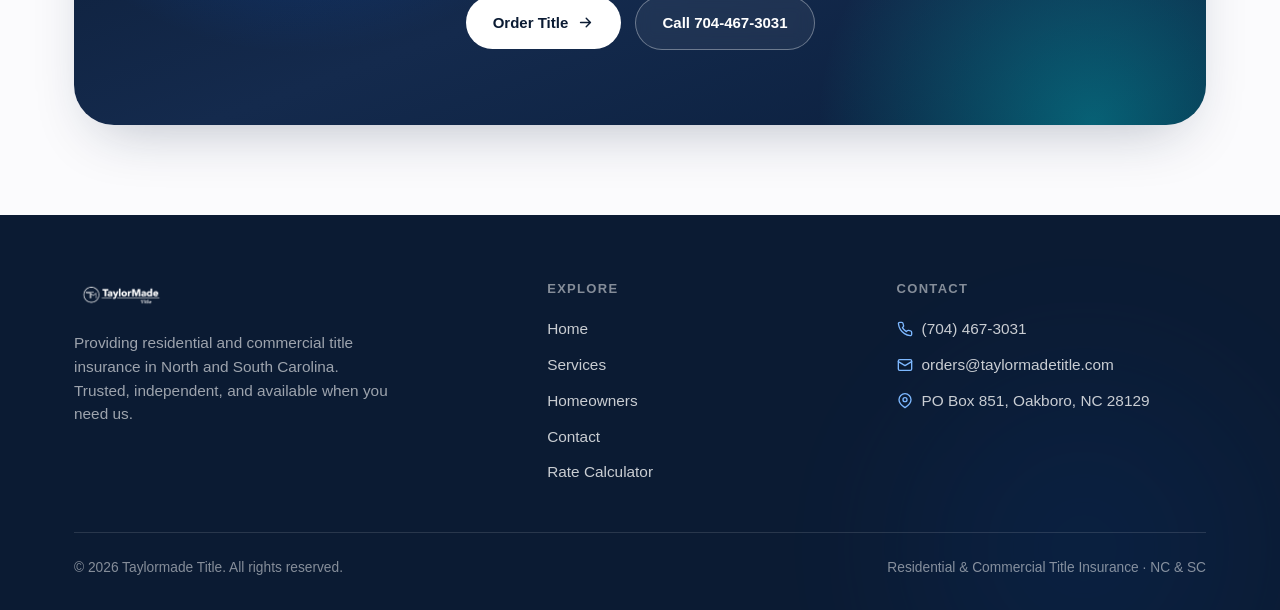
==== commit 88b7d4d4: "Contact page: click-to-email / click-to-call" ====
--- a/contact.html
+++ b/contact.html
@@ -86,43 +86,22 @@
         </div>
       </div>
 
-      <!-- Right: form -->
-      <form class="form-card" id="contactForm" data-reveal novalidate>
-        <div class="form-row">
-          <div class="field">
-            <label for="name">Name</label>
-            <input type="text" id="name" name="name" placeholder="Your full name" required />
-          </div>
-          <div class="field">
-            <label for="phone">Phone</label>
-            <input type="tel" id="phone" name="phone" placeholder="(704) 000-0000" />
-          </div>
+      <!-- Right: quick actions -->
+      <div class="form-card" data-reveal>
+        <h3 style="font-size:1.5rem;margin-bottom:10px;">Ready to get started?</h3>
+        <p style="margin-bottom:28px;">Send your title order or question straight to our team, or give us a call — we're available nights and weekends across NC &amp; SC.</p>
+        <div style="display:grid;gap:14px;">
+          <a href="mailto:orders@taylormadetitle.com?subject=New Title Request Taylormade Title" class="btn btn--primary" style="width:100%;justify-content:center;padding:18px 26px;">
+            <svg viewBox="0 0 24 24" fill="none" stroke="currentColor" stroke-width="2" stroke-linecap="round" stroke-linejoin="round"><rect x="2" y="4" width="20" height="16" rx="2"/><path d="m22 7-10 6L2 7"/></svg>
+            Email us
+          </a>
+          <a href="tel:7044673031" class="btn btn--ghost" style="width:100%;justify-content:center;padding:18px 26px;">
+            <svg viewBox="0 0 24 24" fill="none" stroke="currentColor" stroke-width="2" stroke-linecap="round" stroke-linejoin="round"><path d="M22 16.92v3a2 2 0 0 1-2.18 2 19.79 19.79 0 0 1-8.63-3.07 19.5 19.5 0 0 1-6-6 19.79 19.79 0 0 1-3.07-8.67A2 2 0 0 1 4.11 2h3a2 2 0 0 1 2 1.72 12.84 12.84 0 0 0 .7 2.81 2 2 0 0 1-.45 2.11L8.09 9.91a16 16 0 0 0 6 6l1.27-1.27a2 2 0 0 1 2.11-.45 12.84 12.84 0 0 0 2.81.7A2 2 0 0 1 22 16.92z"/></svg>
+            Call (704) 467-3031
+          </a>
         </div>
-        <div class="field">
-          <label for="email">Email</label>
-          <input type="email" id="email" name="email" placeholder="you@email.com" required />
-        </div>
-        <div class="field">
-          <label for="topic">How can we help?</label>
-          <select id="topic" name="topic">
-            <option>Order title</option>
-            <option>Request a quote</option>
-            <option>Residential / land title</option>
-            <option>Commercial title</option>
-            <option>Closing services</option>
-            <option>General question</option>
-          </select>
-        </div>
-        <div class="field">
-          <label for="message">Details</label>
-          <textarea id="message" name="message" placeholder="Property address, transaction details, timeline, or your question…"></textarea>
-        </div>
-        <button type="submit" class="btn btn--primary" style="width:100%;justify-content:center;">
-          Send message
-          <svg viewBox="0 0 24 24" fill="none" stroke="currentColor" stroke-width="2" stroke-linecap="round" stroke-linejoin="round"><path d="M5 12h14M13 6l6 6-6 6"/></svg>
-        </button>
-        <p id="formNote" style="font-size:.85rem;color:var(--muted);margin-top:14px;text-align:center;">This opens your email app pre-filled to orders@taylormadetitle.com. Prefer to call? <a href="tel:7044673031" style="color:var(--brand);font-weight:600;">(704) 467-3031</a></p>
-      </form>
+        <p style="font-size:.9rem;color:var(--muted);margin-top:22px;text-align:center;">Prefer to estimate first? <a href="https://rates.wfgnationaltitle.com/" target="_blank" rel="noopener" style="color:var(--brand);font-weight:600;">Open the rate calculator →</a></p>
+      </div>
 
     </div>
   </div>
